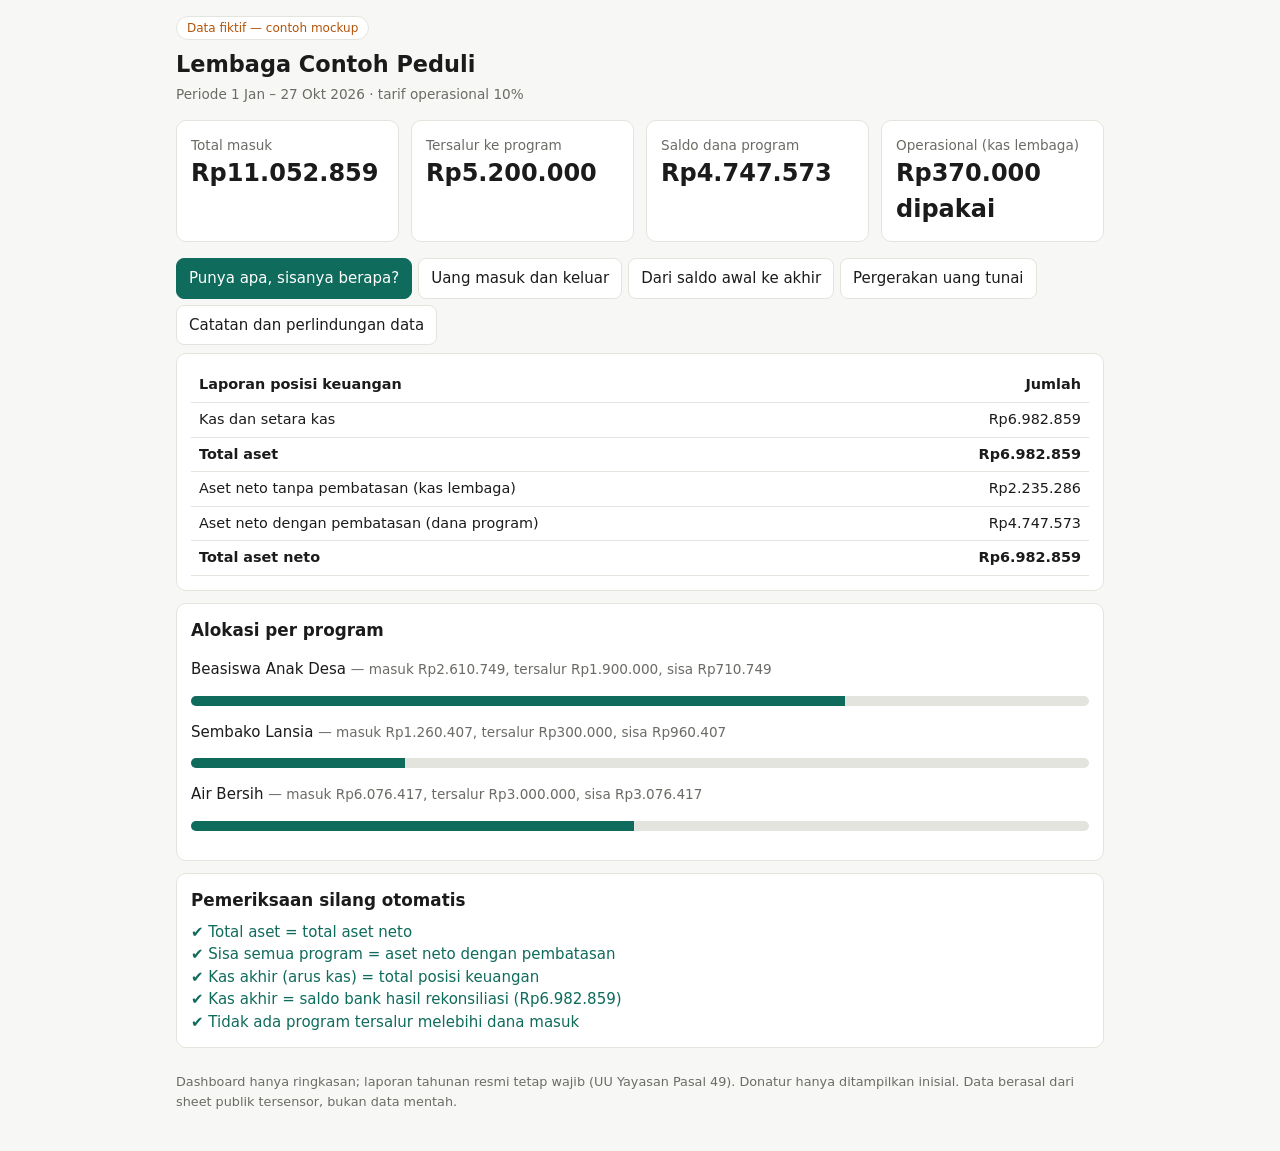
==== public/index.html @ c5271d9e "Tambah MVP dashboard publik transparansi dana (format ISAK 35, data fiktif) Co-Authored-By: Claude S" ====
<!doctype html>
<html lang="id">
<head>
<meta charset="utf-8">
<meta name="viewport" content="width=device-width,initial-scale=1">
<title>Dashboard Transparansi Dana</title>
<style>
:root{--bg:#f7f7f5;--card:#fff;--ink:#1b1b1b;--mut:#6b6b66;--line:#e4e4de;--ac:#0f6b5c;--warn:#b45309;--bad:#b91c1c}
@media (prefers-color-scheme:dark){:root{--bg:#121413;--card:#1b1e1d;--ink:#eceee9;--mut:#9aa09a;--line:#2d3230;--ac:#4fc3ad;--warn:#f0a85a;--bad:#f08a8a}}
*{box-sizing:border-box}body{margin:0;background:var(--bg);color:var(--ink);font:15px/1.5 system-ui,sans-serif}
main{max-width:960px;margin:0 auto;padding:16px}
h1{font-size:1.4rem;margin:8px 0 2px}h2{font-size:1.05rem;margin:0 0 8px}
.mut{color:var(--mut);font-size:.85rem}
.badge{display:inline-block;background:var(--card);border:1px solid var(--line);border-radius:99px;padding:2px 10px;font-size:.75rem;color:var(--warn)}
.grid{display:grid;gap:12px;grid-template-columns:repeat(auto-fit,minmax(200px,1fr));margin:16px 0}
.card{background:var(--card);border:1px solid var(--line);border-radius:10px;padding:14px;overflow-x:auto}
.big{font-size:1.5rem;font-weight:700}
nav{display:flex;gap:6px;flex-wrap:wrap;margin:8px 0}
nav button{border:1px solid var(--line);background:var(--card);color:var(--ink);border-radius:8px;padding:8px 12px;cursor:pointer;font:inherit}
nav button[aria-selected=true]{background:var(--ac);color:#fff;border-color:var(--ac)}
table{width:100%;border-collapse:collapse;font-size:.9rem}
th,td{text-align:left;padding:6px 8px;border-bottom:1px solid var(--line);white-space:nowrap}
td.n,th.n{text-align:right;font-variant-numeric:tabular-nums}
tr.t td{font-weight:700}
.bar{height:10px;background:var(--line);border-radius:5px;overflow:hidden}.bar i{display:block;height:100%;background:var(--ac)}
.ok{color:var(--ac)}.no{color:var(--bad)}
section[hidden]{display:none}
footer{margin:24px 0;color:var(--mut);font-size:.8rem}
</style>
</head>
<body>
<main>
  <span class="badge">Data fiktif — contoh mockup</span>
  <h1 id="nama"></h1>
  <div class="mut" id="periode"></div>
  <div class="grid" id="tiles"></div>
  <nav role="tablist" id="tabs"></nav>
  <div id="views"></div>
  <div class="card" style="margin-top:12px"><h2>Pemeriksaan silang otomatis</h2><div id="checks"></div></div>
  <footer>Dashboard hanya ringkasan; laporan tahunan resmi tetap wajib (UU Yayasan Pasal 49). Donatur hanya ditampilkan inisial. Data berasal dari sheet publik tersensor, bukan data mentah.</footer>
</main>
<script src="data.js"></script>
<script>
const D = window.DATA, $ = s => document.querySelector(s);
const rp = n => "Rp" + Math.round(n).toLocaleString("id-ID");
const sum = (a, f) => a.reduce((s, x) => s + f(x), 0);
const pn = id => D.program.find(p => p.id === id).nama;
const esc = s => String(s).replace(/[&<>"]/g, c => ({"&":"&amp;","<":"&lt;",">":"&gt;",'"':"&quot;"}[c]));

// --- hitung ---
const masuk = sum(D.donasi, d => d.jumlah);
const salur = sum(D.penyaluran, p => p.jumlah);
const beban = sum(D.beban, b => b.jumlah);
const perProg = D.program.map(p => {
  const bruto = sum(D.donasi.filter(d => d.prog === p.id), d => d.jumlah);
  const f = Math.round(bruto * D.tarifOperasional); // dibulatkan per program agar total cocok
  const s = sum(D.penyaluran.filter(x => x.prog === p.id), x => x.jumlah);
  return { ...p, fee: f, masuk: bruto - f, salur: s, sisa: bruto - f - s };
});
const fee = sum(perProg, p => p.fee);
const terbatas = masuk - fee;
const sisaDengan = D.saldoAwal.dengan + terbatas - salur;
const sisaTanpa = D.saldoAwal.tanpa + fee - beban;
const total = sisaDengan + sisaTanpa;

$("#nama").textContent = D.lembaga;
$("#periode").textContent = "Periode " + D.periode + " · tarif operasional " + (D.tarifOperasional * 100) + "%";
$("#tiles").innerHTML = [["Total masuk", rp(masuk)], ["Tersalur ke program", rp(salur)], ["Saldo dana program", rp(sisaDengan)], ["Operasional (kas lembaga)", rp(beban) + " dipakai"]]
  .map(([k, v]) => `<div class="card"><div class="mut">${k}</div><div class="big">${v}</div></div>`).join("");

// --- 5 komponen ISAK 35 ---
const T = (head, rows) => `<div class="card"><table><thead><tr>${head.map((h, i) => `<th class="${i ? "n" : ""}">${h}</th>`).join("")}</tr></thead><tbody>${rows}</tbody></table></div>`;
const R = (c, t) => `<tr${t ? ' class="t"' : ""}>${c.map((v, i) => `<td class="${i ? "n" : ""}">${v}</td>`).join("")}</tr>`;

const views = {
  "Punya apa, sisanya berapa?": () => T(["Laporan posisi keuangan", "Jumlah"],
    R(["Kas dan setara kas", rp(total)]) + R(["Total aset", rp(total)], 1) +
    R(["Aset neto tanpa pembatasan (kas lembaga)", rp(sisaTanpa)]) +
    R(["Aset neto dengan pembatasan (dana program)", rp(sisaDengan)]) +
    R(["Total aset neto", rp(total)], 1)) +
    `<div class="card" style="margin-top:12px"><h2>Alokasi per program</h2>${perProg.map(p => `<p>${esc(p.nama)} <span class="mut">— masuk ${rp(p.masuk)}, tersalur ${rp(p.salur)}, sisa ${rp(p.sisa)}</span><div class="bar"><i style="width:${p.masuk ? Math.min(100, p.salur / p.masuk * 100) : 0}%"></i></div></p>`).join("")}</div>`,

  "Uang masuk dan keluar": () => T(["Laporan penghasilan komprehensif", "Tanpa pembatasan", "Dengan pembatasan"],
    R(["Donasi (setelah potongan)", rp(0), rp(terbatas)]) +
    R(["Pendapatan tarif operasional", rp(fee), rp(0)]) +
    R(["Dana dilepas dari pembatasan (penyaluran)", rp(salur), "-" + rp(salur)]) +
    R(["Penyaluran program", "-" + rp(salur), rp(0)]) +
    R(["Beban operasional", "-" + rp(beban), rp(0)]) +
    R(["Kenaikan aset neto", rp(fee - beban), rp(terbatas - salur)], 1)) +
    `<div class="card" style="margin-top:12px"><h2>Penyaluran dan bukti</h2>${T(["Tanggal · Mitra · Program", "Jumlah"], D.penyaluran.map(p => R([`${p.tgl} · <b>${esc(p.mitra)}</b> · ${esc(pn(p.prog))} · <a href="${esc(p.bukti)}">bukti</a>`, rp(p.jumlah)])).join(""))}</div>`,

  "Dari saldo awal ke akhir": () => T(["Laporan perubahan aset neto", "Tanpa pembatasan", "Dengan pembatasan", "Total"],
    R(["Saldo awal", rp(D.saldoAwal.tanpa), rp(D.saldoAwal.dengan), rp(D.saldoAwal.tanpa + D.saldoAwal.dengan)]) +
    R(["Perubahan periode", rp(fee - beban), rp(terbatas - salur), rp(fee - beban + terbatas - salur)]) +
    R(["Saldo akhir", rp(sisaTanpa), rp(sisaDengan), rp(total)], 1)),

  "Pergerakan uang tunai": () => T(["Laporan arus kas", "Jumlah"],
    R(["Kas masuk dari donasi", rp(masuk)]) +
    R(["Kas keluar untuk penyaluran", "-" + rp(salur)]) +
    R(["Kas keluar untuk operasional", "-" + rp(beban)]) +
    R(["Kenaikan kas bersih", rp(masuk - salur - beban)], 1) +
    R(["Kas awal", rp(D.saldoAwal.tanpa + D.saldoAwal.dengan)]) +
    R(["Kas akhir", rp(D.saldoAwal.tanpa + D.saldoAwal.dengan + masuk - salur - beban)], 1)),

  "Catatan dan perlindungan data": () => `<div class="card"><ul>
    <li>Disusun mengikuti ISAK 35 (efektif 1 Jan 2020), basis kas, sebagai ringkasan publik.</li>
    <li>Tarif operasional tunggal ${D.tarifOperasional * 100}% dipotong dari tiap donasi dan masuk kas lembaga sebagai pendapatan tanpa pembatasan.</li>
    <li>Dana program berstatus dengan pembatasan; donatur memilih program saat mengisi form.</li>
    <li>Donatur hanya tampil inisial atau "Anonim". Tidak ada nomor telepon, email, atau rekening.</li>
    <li>Kode unik pada nominal tidak dianggap donasi tambahan; seluruh nominal tercatat.</li>
    </ul>
    <h2>Donasi terbaru</h2>${T(["Tanggal · Donatur · Program", "Jumlah"], D.donasi.slice().reverse().slice(0, 6).map(d => R([`${d.tgl} · ${esc(d.ini)} · ${esc(pn(d.prog))}`, rp(d.jumlah)])).join(""))}</div>`
};

const tabs = $("#tabs"), box = $("#views");
Object.keys(views).forEach((k, i) => {
  const b = document.createElement("button");
  b.textContent = k; b.setAttribute("role", "tab");
  b.onclick = () => { [...tabs.children].forEach(x => x.setAttribute("aria-selected", x === b)); box.innerHTML = views[k](); };
  tabs.appendChild(b); if (!i) b.click();
});

// --- pemeriksaan silang ---
const cek = [
  ["Total aset = total aset neto", true],
  ["Sisa semua program = aset neto dengan pembatasan", sum(perProg, p => p.sisa) === sisaDengan],
  ["Kas akhir (arus kas) = total posisi keuangan", D.saldoAwal.tanpa + D.saldoAwal.dengan + masuk - salur - beban === total],
  ["Kas akhir = saldo bank hasil rekonsiliasi (" + rp(D.saldoBankDilaporkan) + ")", total === D.saldoBankDilaporkan],
  ["Tidak ada program tersalur melebihi dana masuk", perProg.every(p => p.sisa >= 0)]
];
$("#checks").innerHTML = cek.map(([t, ok]) => `<div class="${ok ? "ok" : "no"}">${ok ? "✔" : "✘"} ${t}</div>`).join("");
</script>
</body>
</html>
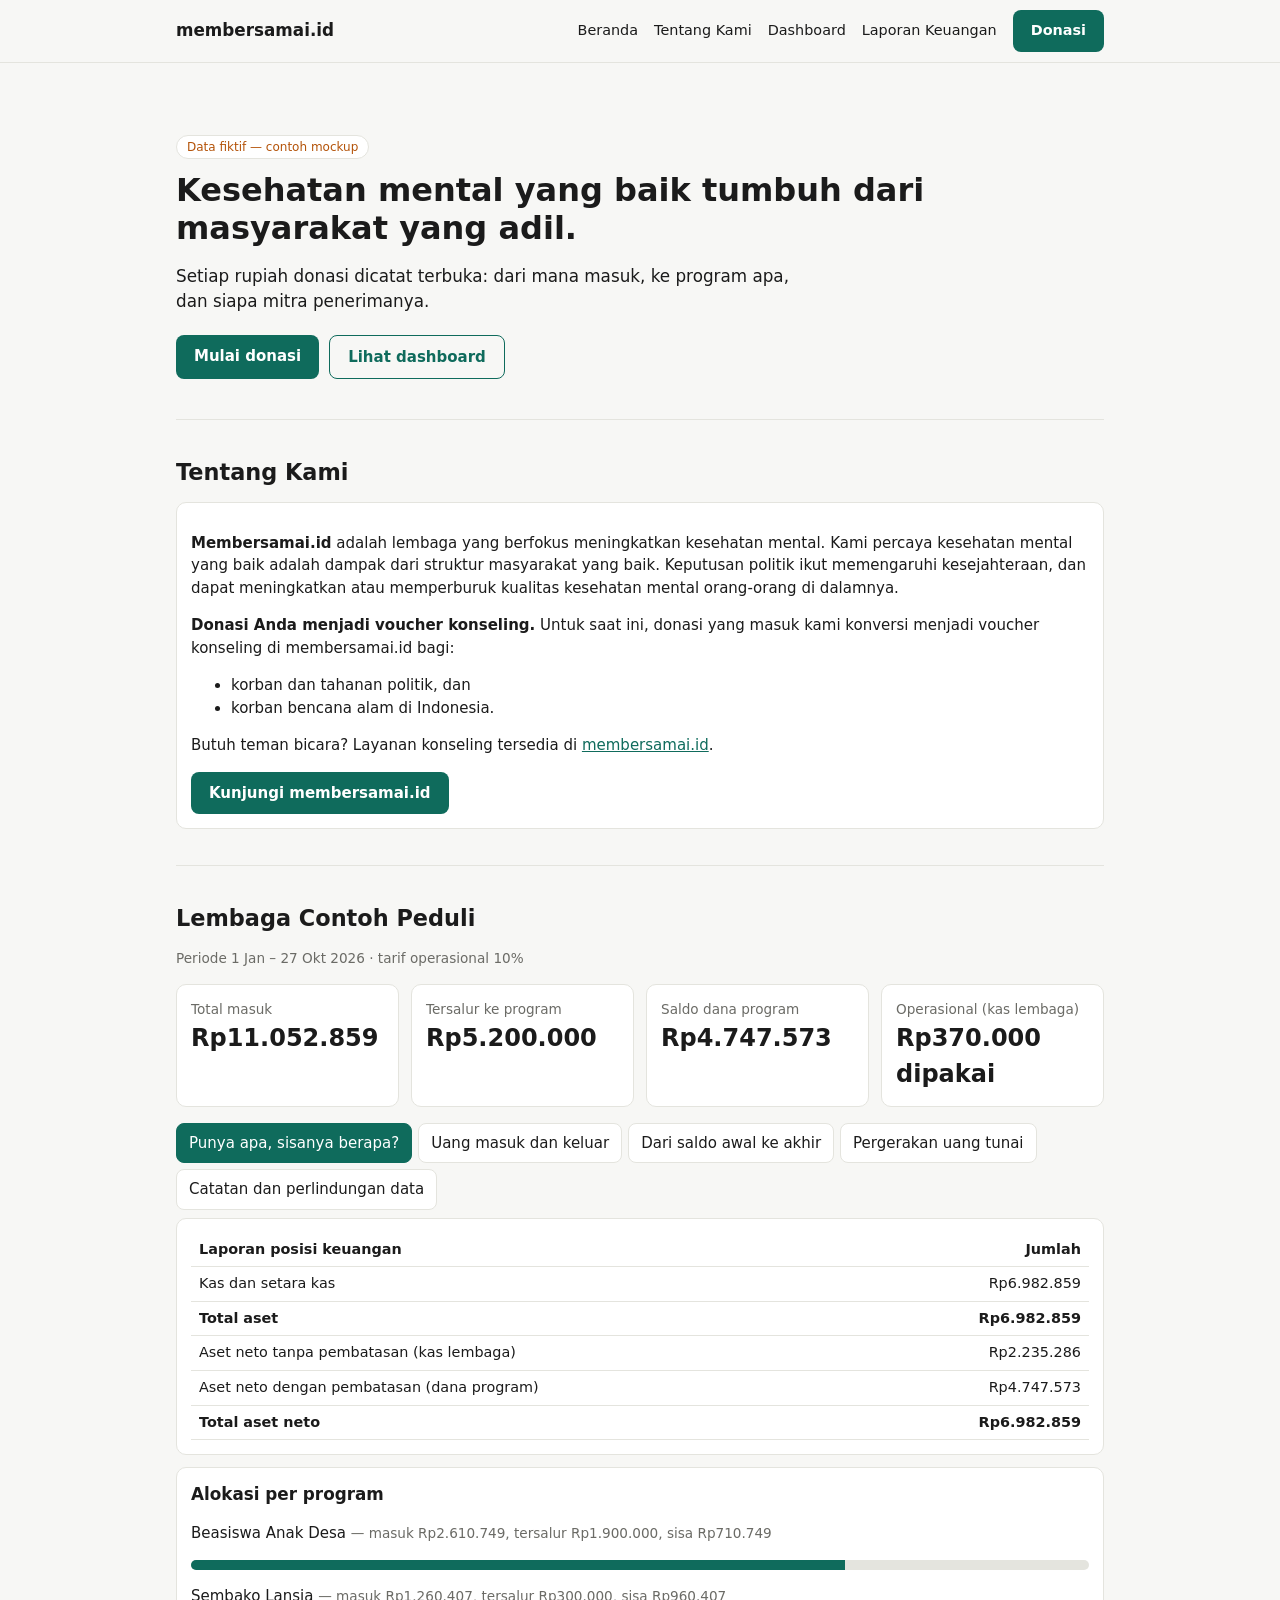
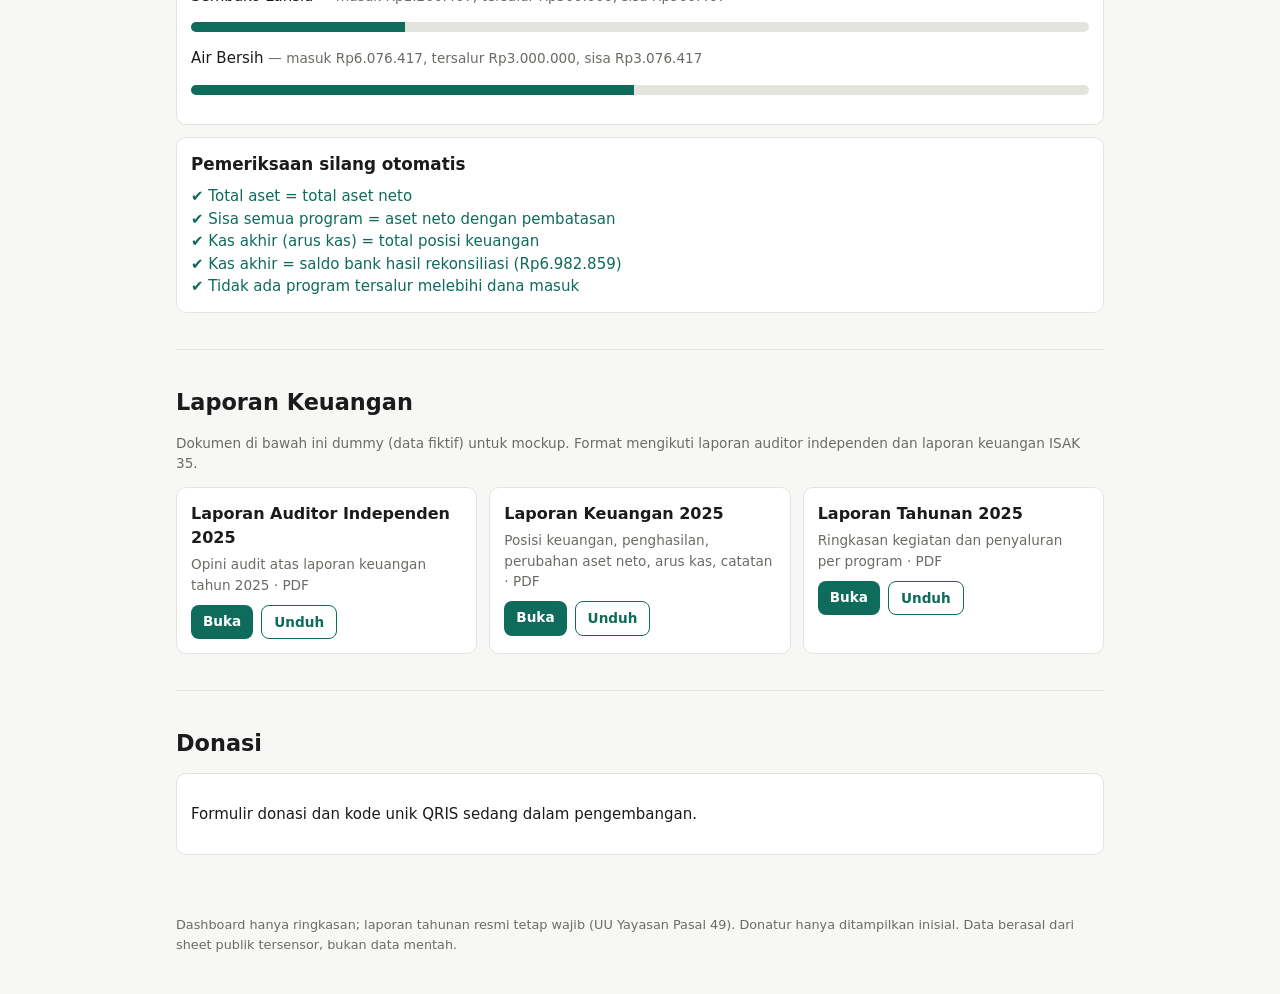
==== commit a8367357: "Ubah dashboard jadi landing page: navbar, Tentang Kami, Laporan Keuangan dengan PDF dummy Co-Authore" ====
--- a/public/index.html
+++ b/public/index.html
@@ -3,7 +3,7 @@
 <head>
 <meta charset="utf-8">
 <meta name="viewport" content="width=device-width,initial-scale=1">
-<title>Dashboard Transparansi Dana</title>
+<title>membersamai.id — Transparansi Dana</title>
 <style>
 :root{--bg:#f7f7f5;--card:#fff;--ink:#1b1b1b;--mut:#6b6b66;--line:#e4e4de;--ac:#0f6b5c;--warn:#b45309;--bad:#b91c1c}
 @media (prefers-color-scheme:dark){:root{--bg:#121413;--card:#1b1e1d;--ink:#eceee9;--mut:#9aa09a;--line:#2d3230;--ac:#4fc3ad;--warn:#f0a85a;--bad:#f08a8a}}
@@ -15,9 +15,9 @@
 .grid{display:grid;gap:12px;grid-template-columns:repeat(auto-fit,minmax(200px,1fr));margin:16px 0}
 .card{background:var(--card);border:1px solid var(--line);border-radius:10px;padding:14px;overflow-x:auto}
 .big{font-size:1.5rem;font-weight:700}
-nav{display:flex;gap:6px;flex-wrap:wrap;margin:8px 0}
-nav button{border:1px solid var(--line);background:var(--card);color:var(--ink);border-radius:8px;padding:8px 12px;cursor:pointer;font:inherit}
-nav button[aria-selected=true]{background:var(--ac);color:#fff;border-color:var(--ac)}
+#tabs{display:flex;gap:6px;flex-wrap:wrap;margin:8px 0}
+#tabs button{border:1px solid var(--line);background:var(--card);color:var(--ink);border-radius:8px;padding:8px 12px;cursor:pointer;font:inherit}
+#tabs button[aria-selected=true]{background:var(--ac);color:#fff;border-color:var(--ac)}
 table{width:100%;border-collapse:collapse;font-size:.9rem}
 th,td{text-align:left;padding:6px 8px;border-bottom:1px solid var(--line);white-space:nowrap}
 td.n,th.n{text-align:right;font-variant-numeric:tabular-nums}
@@ -26,17 +26,70 @@
 .ok{color:var(--ac)}.no{color:var(--bad)}
 section[hidden]{display:none}
 footer{margin:24px 0;color:var(--mut);font-size:.8rem}
+
+html{scroll-behavior:smooth}a{color:var(--ac)}
+header.top{position:sticky;top:0;z-index:5;background:var(--bg);border-bottom:1px solid var(--line)}
+header.top div{max-width:960px;margin:0 auto;padding:10px 16px;display:flex;align-items:center;gap:16px;flex-wrap:wrap}
+header.top b{margin-right:auto;font-size:1.05rem}
+header.top a{color:var(--ink);text-decoration:none;font-size:.9rem}header.top a:hover{color:var(--ac)}
+.btn{display:inline-block;background:var(--ac);color:#fff!important;padding:10px 18px;border-radius:8px;text-decoration:none;font-weight:600}
+.btn.o{background:transparent;color:var(--ac)!important;border:1px solid var(--ac)}
+.hero{padding:56px 0 40px}.hero h1{font-size:2rem;line-height:1.2;margin:12px 0}.hero p{max-width:640px;font-size:1.05rem}
+.hero .cta{display:flex;gap:10px;flex-wrap:wrap;margin-top:20px}
+main>section{padding:36px 0;border-top:1px solid var(--line);scroll-margin-top:56px}
+main>section>h2{font-size:1.4rem;margin:0 0 12px}
+.docs{display:grid;gap:12px;grid-template-columns:repeat(auto-fit,minmax(260px,1fr))}
+.doc h3{margin:0 0 4px;font-size:1rem}.doc p{margin:0 0 10px}.doc .btns{display:flex;gap:8px;flex-wrap:wrap}
+.doc .btn{padding:6px 12px;font-size:.85rem}
 </style>
 </head>
 <body>
+<header class="top"><div><b>membersamai.id</b>
+  <a href="#beranda">Beranda</a><a href="#tentang">Tentang Kami</a><a href="#dashboard">Dashboard</a><a href="#laporan">Laporan Keuangan</a>
+  <a class="btn" href="#donasi">Donasi</a></div></header>
 <main>
-  <span class="badge">Data fiktif — contoh mockup</span>
-  <h1 id="nama"></h1>
+  <section id="beranda" class="hero" style="border:0">
+    <span class="badge">Data fiktif — contoh mockup</span>
+    <h1>Kesehatan mental yang baik tumbuh dari masyarakat yang adil.</h1>
+    <p>Setiap rupiah donasi dicatat terbuka: dari mana masuk, ke program apa, dan siapa mitra penerimanya.</p>
+    <div class="cta"><a class="btn" href="#donasi">Mulai donasi</a><a class="btn o" href="#dashboard">Lihat dashboard</a></div>
+  </section>
+
+  <section id="tentang">
+    <h2>Tentang Kami</h2>
+    <div class="card">
+      <p><b>Membersamai.id</b> adalah lembaga yang berfokus meningkatkan kesehatan mental. Kami percaya kesehatan mental yang baik adalah dampak dari struktur masyarakat yang baik. Keputusan politik ikut memengaruhi kesejahteraan, dan dapat meningkatkan atau memperburuk kualitas kesehatan mental orang-orang di dalamnya.</p>
+      <p><b>Donasi Anda menjadi voucher konseling.</b> Untuk saat ini, donasi yang masuk kami konversi menjadi voucher konseling di membersamai.id bagi:</p>
+      <ul><li>korban dan tahanan politik, dan</li><li>korban bencana alam di Indonesia.</li></ul>
+      <p>Butuh teman bicara? Layanan konseling tersedia di <a href="https://membersamai.id" target="_blank" rel="noopener">membersamai.id</a>.</p>
+      <a class="btn" href="https://membersamai.id" target="_blank" rel="noopener">Kunjungi membersamai.id</a>
+    </div>
+  </section>
+
+  <section id="dashboard">
+  <h2 id="nama"></h2>
   <div class="mut" id="periode"></div>
   <div class="grid" id="tiles"></div>
   <nav role="tablist" id="tabs"></nav>
   <div id="views"></div>
   <div class="card" style="margin-top:12px"><h2>Pemeriksaan silang otomatis</h2><div id="checks"></div></div>
+  </section>
+
+  <section id="laporan">
+    <h2>Laporan Keuangan</h2>
+    <p class="mut">Dokumen di bawah ini dummy (data fiktif) untuk mockup. Format mengikuti laporan auditor independen dan laporan keuangan ISAK 35.</p>
+    <div class="docs">
+      <div class="card doc"><h3>Laporan Auditor Independen 2025</h3><p class="mut">Opini audit atas laporan keuangan tahun 2025 · PDF</p><div class="btns"><a class="btn" href="dokumen/laporan-auditor-independen-2025.pdf" target="_blank">Buka</a><a class="btn o" href="dokumen/laporan-auditor-independen-2025.pdf" download>Unduh</a></div></div>
+      <div class="card doc"><h3>Laporan Keuangan 2025</h3><p class="mut">Posisi keuangan, penghasilan, perubahan aset neto, arus kas, catatan · PDF</p><div class="btns"><a class="btn" href="dokumen/laporan-keuangan-2025.pdf" target="_blank">Buka</a><a class="btn o" href="dokumen/laporan-keuangan-2025.pdf" download>Unduh</a></div></div>
+      <div class="card doc"><h3>Laporan Tahunan 2025</h3><p class="mut">Ringkasan kegiatan dan penyaluran per program · PDF</p><div class="btns"><a class="btn" href="dokumen/laporan-tahunan-2025.pdf" target="_blank">Buka</a><a class="btn o" href="dokumen/laporan-tahunan-2025.pdf" download>Unduh</a></div></div>
+    </div>
+  </section>
+
+  <section id="donasi">
+    <h2>Donasi</h2>
+    <div class="card"><p>Formulir donasi dan kode unik QRIS sedang dalam pengembangan.</p></div>
+  </section>
+
   <footer>Dashboard hanya ringkasan; laporan tahunan resmi tetap wajib (UU Yayasan Pasal 49). Donatur hanya ditampilkan inisial. Data berasal dari sheet publik tersensor, bukan data mentah.</footer>
 </main>
 <script src="data.js"></script>
